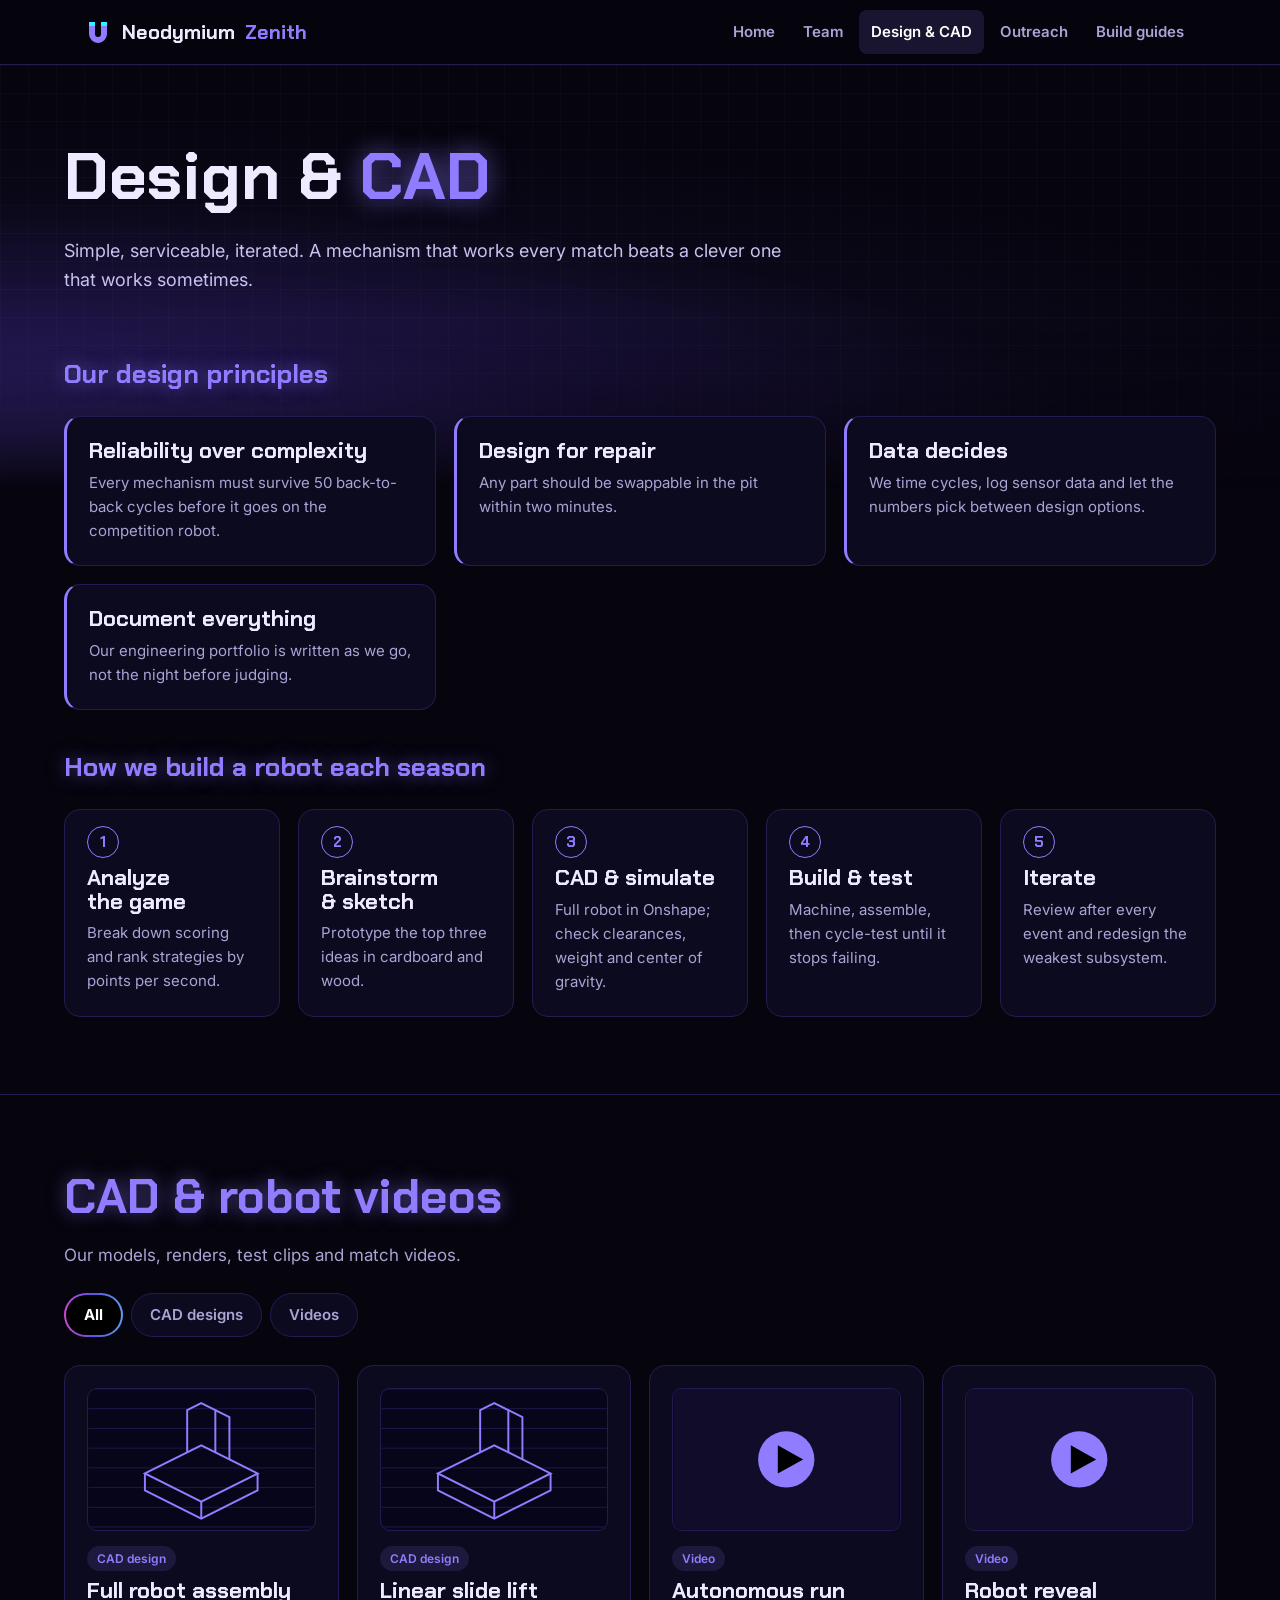
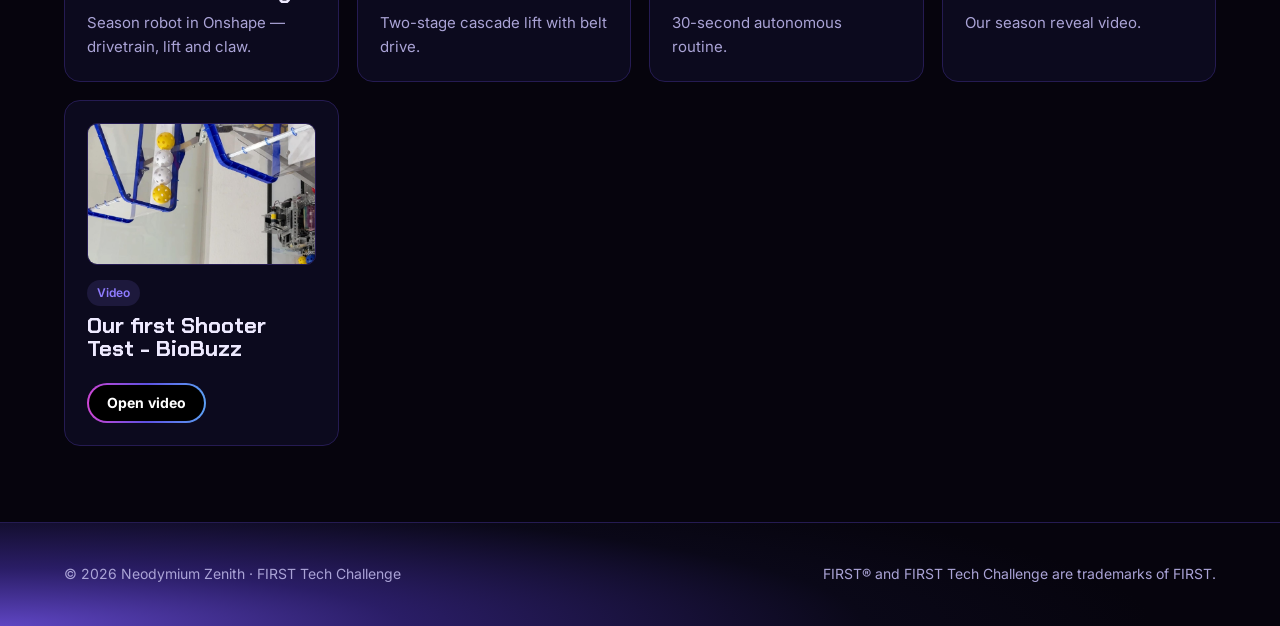
==== design.html @ b4822bf7 "New Site layout with feed support This is an updated layout with Feed and separate pages for Teams, " ====
<!DOCTYPE html>
<html lang="en">
<head>
<meta charset="utf-8">
<meta name="viewport" content="width=device-width, initial-scale=1">
<script data-goatcounter="https://neodymiumzenith.goatcounter.com/count" async src="//gc.zgo.at/count.js"></script>
<title>Design & CAD · Neodymium Zenith</title>
<meta name="description" content="Design philosophy, process, CAD models and robot videos from FTC team Neodymium Zenith.">
<link rel="preconnect" href="https://fonts.googleapis.com">
<link href="https://fonts.googleapis.com/css2?family=Chakra+Petch:wght@500;700&family=Inter:wght@400;600&display=swap" rel="stylesheet">
<link rel="stylesheet" href="site.css?v=20261127e">
<link rel="alternate" type="application/rss+xml" title="Neodymium Zenith lab notes" href="feed.xml">
</head>
<body data-page="design">
<main id="top">
<header class="pagehead"><div class="wrap"><h1>Design &amp; <span>CAD</span></h1><p class="lede">Simple, serviceable, iterated. A mechanism that works every match beats a clever one that works sometimes.</p></div></header>
<section class="band"><div class="wrap">
  <h2 class="sub" style="margin-top:0">Our design principles</h2>
  <div class="grid principles" id="principles"></div>
  <h2 class="sub">How we build a robot each season</h2>
  <div class="grid steps" id="steps"></div>
</div></section>
<section class="band" id="media"><div class="wrap">
  <h2>CAD &amp; robot videos</h2>
  <p class="lede">Our models, renders, test clips and match videos.</p>
  <div class="tabs" role="tablist" data-for="media">
    <button role="tab" aria-selected="true" data-f="all">All</button>
    <button role="tab" aria-selected="false" data-f="CAD">CAD designs</button>
    <button role="tab" aria-selected="false" data-f="Video">Videos</button>
  </div>
  <div class="grid media" id="media_"></div>
</div></section>
</main>
<script src="site.js?v=20261127e"></script>
</body>
</html>
---- site.css ----
:root{color-scheme:dark;--bg:#06040d;--panel:#0c0a1e;--line:#251b52;--ink:#eeeaff;--dim:#aaa3d6;--pur:#8f7cff;--pur2:#5e45c2;--hot:#2ef2ff}
:root[data-theme=light],:root[data-theme=dark]{color-scheme:dark}
*{box-sizing:border-box;min-width:0}
html{scroll-behavior:smooth;scroll-padding-top:72px}
body{margin:0;background:var(--bg);color:var(--ink);font:16px/1.6 Inter,system-ui,sans-serif;overflow-x:clip}
body.owner{padding-bottom:120px}
h1,h2,h3{font-family:"Chakra Petch",sans-serif;line-height:1.05;text-wrap:balance;margin:0 0 .4em}
h2{font-size:clamp(32px,4.5vw,48px);color:var(--pur);text-shadow:0 0 18px #8f7cff88}
h3{font-size:22px}
p{margin:0 0 1em;max-width:68ch}
a{color:var(--pur)}
.band{padding:clamp(40px,6vw,88px) max(5vw,16px);border-top:1px solid var(--line)}
.wrap{max-width:1240px;margin:0 auto}
.lede{color:var(--dim);font-size:17px}
.card p a,.rbody a,.tag a,.ev a{color:var(--hot);text-decoration:underline;text-underline-offset:3px;overflow-wrap:anywhere}
.card p a:hover,.rbody a:hover,.tag a:hover{color:#fff;text-shadow:0 0 10px var(--hot)}
nav{position:sticky;top:0;z-index:20;background:#06040dd9;backdrop-filter:blur(8px);border-bottom:1px solid var(--line)}
nav .wrap{display:flex;align-items:center;gap:8px 18px;flex-wrap:wrap;padding:10px max(5vw,16px)}
.logo{font:700 20px "Chakra Petch",sans-serif;color:var(--ink);text-decoration:none;margin-right:auto;display:flex;align-items:center;gap:10px;min-height:44px}
.logo b{color:var(--pur)}
nav .links{display:flex;flex-wrap:wrap;gap:4px}
nav .links a{color:var(--dim);text-decoration:none;padding:10px 12px;border-radius:8px;font-weight:600;font-size:15px;transition:.2s}
.hl{transition:color .2s,background .2s,box-shadow .25s,border-color .25s,transform .25s}
.hl:hover,.hl:focus-visible,nav .links a:hover,nav .links a:focus-visible{color:var(--hot);border-color:var(--hot);box-shadow:0 0 0 1px var(--hot),0 0 24px #2ef2ff66,inset 0 0 24px #2ef2ff14}
nav .links a:hover{background:#2ef2ff12}
.card.hl:hover{transform:translateY(-4px)}
.card.hl:hover h3{color:var(--hot)}
:focus-visible{outline:2px solid var(--hot);outline-offset:3px}
.hero{display:grid;grid-template-columns:minmax(0,1fr) minmax(0,1.1fr);gap:32px;align-items:center;padding:clamp(32px,5vw,72px) max(5vw,16px);max-width:1340px;margin:0 auto;min-height:min(86vh,760px)}
.hero h1{font-size:clamp(48px,8vw,96px)}
.hero h1 span{display:block;color:var(--pur);text-shadow:0 0 28px #8f7cffaa,0 0 4px #8f7cff}
.tag{color:var(--dim);font-size:18px;margin-bottom:24px}
.btns{display:flex;flex-wrap:wrap;gap:12px}
.btn{--ring:linear-gradient(90deg,#ce46d5,#5e51e2 50%,#5c9ff5);display:inline-flex;align-items:center;justify-content:center;gap:10px;min-height:48px;padding:10px 26px;border-radius:999px;border:2px solid transparent;background:linear-gradient(#000,#000) padding-box,var(--ring) border-box;color:#fff;text-decoration:none;font:700 16px Inter,sans-serif;letter-spacing:.01em;cursor:pointer;transition:box-shadow .25s,background .25s,transform .2s}
.btn.solid{background:linear-gradient(#000,#000) padding-box,var(--ring) border-box;box-shadow:0 0 18px #8a5ae240}
.btn.hl:hover,.btn.hl:focus-visible,.btn.solid:hover{color:#fff;border-color:transparent;background:linear-gradient(90deg,#24103a,#141038 50%,#0f1c3c) padding-box,var(--ring) border-box;box-shadow:-8px 0 24px #ce46d566,8px 0 24px #5c9ff566;transform:translateY(-1px)}
.btn:disabled,.btn:disabled:hover{opacity:.4;cursor:not-allowed;box-shadow:none;transform:none;background:linear-gradient(#000,#000) padding-box,var(--ring) border-box}
.btn.sm{min-height:40px;padding:6px 18px;font-size:14px}
.fig{position:relative;aspect-ratio:1/1;max-height:640px}
.fig>svg{position:absolute;inset:0;width:100%;height:100%}
.fig .photo-wrap{position:absolute;inset:9%;border-radius:24px;overflow:hidden;border:2px solid var(--pur);box-shadow:0 0 50px #8f7cff66;background:#07051a}
.fig .photo-wrap img{width:100%;height:100%;object-fit:cover;display:block}
.fig .ph{position:absolute;inset:9%;border:2px dashed var(--hot);border-radius:24px;display:grid;place-content:center;gap:10px;text-align:center;background:#000a;padding:20px;color:var(--ink)}
.field path{fill:none;stroke:var(--pur);stroke-width:1.6;opacity:.55;stroke-dasharray:6 10;animation:flow 6s linear infinite}
.field path:nth-child(even){stroke:var(--pur2);animation-duration:9s}
@keyframes flow{to{stroke-dashoffset:-160}}
@media(prefers-reduced-motion:reduce){.field path{animation:none}html{scroll-behavior:auto}}
.stats{display:flex;flex-wrap:wrap;gap:12px 32px;margin-top:28px;padding-top:20px;border-top:1px solid var(--line);align-items:flex-start}
.stats .card{background:none;border:0;padding:0;font:700 28px "Chakra Petch",sans-serif}
.stats small{display:block;font:13px Inter,sans-serif;color:var(--dim)}
.grid{display:grid;grid-template-columns:repeat(auto-fill,minmax(min(100%,250px),1fr));gap:18px;margin-top:28px}
.card{position:relative;background:var(--panel);border:1px solid var(--line);border-radius:16px;padding:22px}
.avatar,.face{width:84px;height:84px;border-radius:50%;margin-bottom:14px}
.avatar{display:grid;place-items:center;font:700 26px "Chakra Petch";color:#0a0720;background:linear-gradient(135deg,var(--pur),var(--hot))}
.face{overflow:hidden;border:2px solid var(--pur)}
.face img{width:100%;height:100%;object-fit:cover}
.role{color:var(--pur);font-weight:600;font-size:14px;margin-bottom:8px}
.card p{color:var(--dim);font-size:15px;margin:0;white-space:pre-line}
.sub{margin-top:44px;font-size:26px}
.note{font-size:13px;color:#8b84b8;margin-top:18px}
.impact{grid-template-columns:repeat(auto-fit,minmax(min(100%,200px),1fr))}
.impact b{display:block;font:700 clamp(36px,5vw,52px) "Chakra Petch";color:var(--hot);text-shadow:0 0 16px #2ef2ff66}
.events{display:grid;gap:12px;margin-top:28px}
.ev{display:grid;grid-template-columns:7.5em minmax(0,1fr) auto;gap:16px;align-items:start;padding:16px 20px}
.ev time{font:700 16px "Chakra Petch";color:var(--pur);white-space:nowrap}
.ev .evimg{width:140px;aspect-ratio:4/3;border-radius:10px;overflow:hidden}
.ev .evimg img,.ev .evimg video{width:100%;height:100%;object-fit:cover}
.steps{grid-template-columns:repeat(auto-fit,minmax(min(100%,210px),1fr));counter-reset:s}
.steps .card{padding-top:56px}
.steps .card::before{counter-increment:s;content:counter(s);position:absolute;top:16px;left:22px;width:30px;height:30px;border-radius:50%;border:1px solid var(--pur);display:grid;place-items:center;font:700 15px "Chakra Petch";color:var(--pur)}
.principles{grid-template-columns:repeat(auto-fit,minmax(min(100%,320px),1fr))}
.principles .card{border-left:3px solid var(--pur)}
.thumb{aspect-ratio:16/10;border-radius:10px;background:#07051a;border:1px solid var(--line);margin-bottom:14px;overflow:hidden;display:grid;place-items:center}
.thumb svg,.thumb img,.thumb video{width:100%;height:100%;object-fit:cover;display:block}
.chip{display:inline-block;font-size:12px;font-weight:600;padding:3px 10px;border-radius:999px;background:#8f7cff22;color:var(--pur);margin-bottom:8px}
.tabs{display:flex;flex-wrap:wrap;gap:8px;margin:24px 0 8px}
.tabs button{min-height:44px;padding:8px 18px;border-radius:999px;border:1px solid var(--line);background:var(--panel);color:var(--dim);font:600 15px Inter;cursor:pointer}
.tabs button[aria-selected=true]{border:2px solid transparent;background:linear-gradient(#000,#000) padding-box,linear-gradient(90deg,#ce46d5,#5e51e2 50%,#5c9ff5) border-box;color:#fff;font-weight:700}
.tabs button:hover{color:#fff;box-shadow:-6px 0 18px #ce46d544,6px 0 18px #5c9ff544}
.media .card .btn{margin-top:14px}
.blogbar{display:flex;flex-wrap:wrap;gap:12px;margin-top:24px}
.blogbar input{flex:1 1 240px;min-height:44px;padding:10px 14px;border-radius:10px;border:1px solid var(--line);background:var(--panel);color:var(--ink);font:16px Inter}
.post{cursor:pointer}
.post .meta{font-size:13px;color:#8b84b8;margin-top:12px}

/* team gradient: near-black at top, violet glow rising from the bottom-left */
.hero{position:relative}
.hero::before,footer::before{content:"";position:absolute;inset:0 calc(50% - 50vw) -180px;z-index:-1;pointer-events:none;-webkit-mask-image:linear-gradient(#000 70%,transparent);mask-image:linear-gradient(#000 70%,transparent);
 background:linear-gradient(#ffffff05 1px,transparent 1px) 0 0/28px 28px,linear-gradient(90deg,#ffffff05 1px,transparent 1px) 0 0/28px 28px,
 radial-gradient(130% 70% at 0% 82%,#7765e3 0%,#563eb4 20%,#362579 34%,#1d1342 52%,#0a0818 76%,#06040d 100%)}
footer{position:relative;overflow:hidden;border-top-color:#251b52}
footer::before{inset:0;-webkit-mask-image:none;mask-image:none;background:radial-gradient(90% 160% at 0% 100%,#5e45c2 0%,#2a1d66 35%,#0a0818 75%,#06040d 100%)}
footer{color:#c9c2f0}
.hero .tag{color:#c9c2f0}
.stats small{color:#c9c2f0}
/* edit mode */
.tools{display:none;position:absolute;top:8px;right:8px;gap:4px;z-index:2}
.editing .tools{display:flex}
.tools button{min-width:36px;min-height:36px;border-radius:8px;border:1px solid var(--line);background:#000c;color:var(--ink);font:600 13px Inter;cursor:pointer;padding:0 8px}
.tools button:hover{border-color:var(--hot);color:var(--hot)}
.tools button.del:hover{border-color:#ff5c8a;color:#ff5c8a}
.editing .card{outline:1px dashed #8f7cff55;outline-offset:3px}
.editing .stats .card{padding-top:44px;min-width:200px}
.stats .tools{left:0;right:auto;top:0}
.add{display:none;min-height:120px;border:2px dashed var(--pur2);border-radius:16px;background:none;color:var(--pur);font:600 16px Inter;cursor:pointer}
.editing .add{display:block}
.stats .add{min-height:60px;padding:0 16px}
.edit-only{display:none}
.editing .edit-only{display:inline-flex}
#ownerBar{display:none;position:fixed;left:50%;bottom:16px;transform:translateX(-50%);z-index:30;width:min(1100px,calc(100% - 24px));background:#0c0a1ef2;border:1px solid var(--pur);border-radius:16px;box-shadow:0 0 40px #8f7cff55;padding:12px 16px;gap:10px 16px;align-items:center;flex-wrap:wrap}
.owner #ownerBar{display:flex}
#ownerBar .seg{display:flex;border:1px solid var(--line);border-radius:999px;overflow:hidden;padding:2px}
#ownerBar .seg button{min-height:40px;padding:6px 14px;border:0;background:none;color:var(--dim);font:600 14px Inter;cursor:pointer}
#ownerBar .seg button{border-radius:999px}
#ownerBar .seg button[aria-pressed=true]{background:linear-gradient(90deg,#ce46d5,#5e51e2 50%,#5c9ff5);color:#fff}
#status{flex:1 1 200px;font-size:14px;color:var(--dim)}
#status b{color:var(--hot)}
dialog{background:var(--panel);color:var(--ink);border:1px solid var(--pur);border-radius:18px;max-width:760px;width:calc(100% - 32px);padding:clamp(20px,4vw,40px);box-shadow:0 0 60px #8f7cff55}
dialog::backdrop{background:#000c}
dialog h2{font-size:clamp(28px,4vw,40px)}
dialog>h2,.rbody h2{padding-right:84px}
.close{float:right}
.rbody p{color:var(--dim);white-space:pre-line}
form.ed{display:grid;gap:10px;clear:both}
form.ed label{font-weight:600;font-size:14px;color:var(--dim)}
form.ed input,form.ed textarea,form.ed select{width:100%;min-height:44px;padding:10px 14px;border-radius:10px;border:1px solid var(--line);background:#000;color:var(--ink);font:16px Inter}
form.ed textarea{min-height:140px}
.imgfield{display:flex;flex-wrap:wrap;gap:12px;align-items:center;padding:14px;border:1px dashed var(--pur2);border-radius:12px}
.imgfield .prev{width:120px;aspect-ratio:1;border-radius:10px;overflow:hidden;background:#000;display:grid;place-items:center;color:#8b84b8;font-size:13px;text-align:center}
.imgfield .prev img,.imgfield .prev video{width:100%;height:100%;object-fit:cover}
.formbtns{display:flex;gap:10px;justify-content:flex-end;margin-top:8px}
footer{border-top:1px solid var(--line);padding:40px max(5vw,16px);color:var(--dim);font-size:14px}
footer .wrap{display:flex;flex-wrap:wrap;gap:16px;justify-content:space-between}
#glow{position:fixed;width:340px;height:340px;border-radius:50%;pointer-events:none;background:radial-gradient(circle,#8f7cff22,transparent 65%);transform:translate(-50%,-50%);z-index:0;left:-400px;top:-400px}
main,nav,footer{position:relative;z-index:1}
@media(max-width:860px){.hero{grid-template-columns:1fr;min-height:0;gap:20px}.fig{width:min(100%,440px);margin:0 auto}}
@media(max-width:600px){
 nav .wrap{flex-wrap:nowrap;gap:8px;padding:6px 12px}
 .logo{font-size:17px;flex:none;margin-right:0}
 nav .links{flex-wrap:nowrap;overflow-x:auto;scrollbar-width:none;-webkit-mask-image:linear-gradient(90deg,#000 85%,transparent)}
 nav .links::-webkit-scrollbar{display:none}
 nav .links a{flex:none;padding:10px 8px;font-size:14px}
 .hero{padding-top:24px}.hero h1{font-size:clamp(40px,13vw,56px)}.tag{font-size:16px}
 .fig{width:min(100%,320px)}
 .impact{grid-template-columns:repeat(2,minmax(0,1fr));gap:12px}.impact .card{padding:16px}
 .btns .btn{flex:1 1 100%}
 body.owner{padding-bottom:210px}
 #ownerBar{bottom:8px;padding:10px;gap:8px}
 #status{flex-basis:100%;font-size:13px;order:-1}
 #ownerBar .btn.sm{flex:1 1 auto;min-height:40px;font-size:13px;padding:6px 10px}
 .tools button{min-width:40px;min-height:40px}
}
@media(max-width:600px){.ev{grid-template-columns:1fr;gap:6px}.ev .evimg{width:100%}nav .links a{padding:10px 8px;font-size:14px}}
@media(hover:none){#glow{display:none}}

/* ---------- multi-page additions ---------- */
nav .links a[aria-current=page]{color:#fff;background:#8f7cff26}
.hero.home{min-height:0;padding-block:clamp(28px,4vw,56px)}
.hero.home h1{font-size:clamp(44px,6.5vw,84px)}
.hero.home .fig{width:min(100%,460px);justify-self:center}
.pagehead{position:relative;padding:clamp(40px,6vw,84px) max(5vw,16px) clamp(20px,3vw,36px)}
.pagehead h1{font-size:clamp(40px,6vw,66px);color:var(--ink)}
.pagehead h1 span{color:var(--pur);text-shadow:0 0 24px #8f7cffaa}
.pagehead .lede{color:#c9c2f0;font-size:18px}
.pagehead::before{content:"";position:absolute;inset:0 calc(50% - 50vw) -140px;z-index:-1;pointer-events:none;-webkit-mask-image:linear-gradient(#000 60%,transparent);mask-image:linear-gradient(#000 60%,transparent);
 background:linear-gradient(#ffffff05 1px,transparent 1px) 0 0/28px 28px,linear-gradient(90deg,#ffffff05 1px,transparent 1px) 0 0/28px 28px,radial-gradient(120% 90% at 0% 100%,#563eb4 0%,#362579 22%,#1d1342 45%,#0a0818 75%,#06040d 100%)}
.pagehead+.band{border-top:0;padding-top:12px}

/* feed */
.feedband{border-top:0;padding-top:clamp(16px,3vw,40px)}
.feedwrap{display:grid;grid-template-columns:minmax(0,680px) minmax(0,320px);gap:32px;justify-content:center;max-width:1100px;margin:0 auto}
.feedhead{display:flex;justify-content:space-between;align-items:center;gap:12px;flex-wrap:wrap}
.feedhead h2{margin:0}
.feedhead .rss{font-size:14px;color:var(--dim)}
.search{position:relative;margin:14px 0 20px}
.search svg{position:absolute;left:18px;top:50%;transform:translateY(-50%);color:var(--dim);pointer-events:none}
.search input{width:100%;min-height:50px;padding:10px 18px 10px 50px;border-radius:999px;border:2px solid transparent;background:linear-gradient(#0c0a1e,#0c0a1e) padding-box,linear-gradient(90deg,#ce46d5,#5e51e2 50%,#5c9ff5) border-box;color:var(--ink);font:16px Inter,sans-serif;transition:box-shadow .25s}
.search input::placeholder{color:#8b84b8}
.search input:hover,.search input:focus{outline:none;box-shadow:-8px 0 22px #ce46d544,8px 0 22px #5c9ff544}
.search:focus-within svg{color:#fff}
.feedhead h2[hidden]{display:none}
.iconbtn{display:inline-grid;place-items:center;width:40px;height:40px;border-radius:50%;border:1px solid var(--line);background:none;color:var(--dim);cursor:pointer;transition:color .2s,border-color .2s,box-shadow .25s}
.iconbtn:hover,.iconbtn:focus-visible,.iconbtn.done{color:var(--hot);border-color:var(--hot);box-shadow:0 0 16px #2ef2ff55}
.note{padding:20px;margin-bottom:16px}
.note.flash{box-shadow:0 0 0 2px var(--hot),0 0 34px #2ef2ff55}
.nh{display:flex;gap:12px;align-items:center;margin-bottom:12px}
.editing .nh{padding-right:110px}
.nh strong{display:block;line-height:1.2}
.nh time{display:block;font-size:13px;color:#8b84b8}
.avatar.sm{width:44px;height:44px;font-size:16px;margin:0;flex:none}
.ntext{color:var(--ink);white-space:pre-line;margin-bottom:12px;overflow-wrap:anywhere}
.ntext a,.side a.in{color:var(--hot);text-decoration:underline;text-underline-offset:3px}
.mgrid{display:grid;gap:6px;border-radius:14px;overflow:hidden;margin-bottom:12px}
.mgrid.n2,.mgrid.n3,.mgrid.n4{grid-template-columns:1fr 1fr}
.mgrid>*{width:100%;height:100%;aspect-ratio:4/3;object-fit:cover;display:block;background:#000;cursor:zoom-in}
.mgrid.n1>*{aspect-ratio:auto;max-height:560px;object-fit:contain}
.mgrid.n3>:first-child{grid-row:span 2;aspect-ratio:auto}
.mgrid video{cursor:pointer}
.yt{position:relative;aspect-ratio:16/9;border-radius:14px;overflow:hidden;margin-bottom:12px;background:#000}
.yt.short{aspect-ratio:9/16;width:min(100%,340px)}
.yt iframe{position:absolute;inset:0;width:100%;height:100%;border:0}
.nlink{display:inline-flex;align-items:center;min-height:36px;font-weight:600;color:var(--hot);margin-bottom:10px;text-decoration:none}
.nlink:hover{text-decoration:underline}
.nf{display:flex;flex-wrap:wrap;gap:8px 12px;justify-content:space-between;align-items:center;border-top:1px solid var(--line);padding-top:12px}
.ntags{display:flex;flex-wrap:wrap;gap:6px}
button.chip{border:0;cursor:pointer;font:600 12px Inter,sans-serif;margin:0;min-height:28px}
button.chip:hover{background:#2ef2ff22;color:var(--hot)}
.nact{display:flex;gap:6px;align-items:center}
.perm{color:var(--dim);font-size:14px;padding:8px;text-decoration:none}
.perm:hover{color:var(--hot)}
#more{display:flex;margin:8px auto 0}
.empty{padding:28px;text-align:center;color:var(--dim)}
.side{display:grid;gap:16px;align-self:start;position:sticky;top:88px}
.side .card{padding:18px}
.side h3{font-size:17px;color:var(--pur);margin-bottom:8px}
.side p{font-size:15px;color:var(--dim);margin:0 0 10px}
.side .big{color:var(--ink);font-weight:600;text-decoration:none;display:block;margin-bottom:6px}
.side .big:hover{color:var(--hot)}
.faces{display:flex;margin:6px 0 12px}
.faces>*{width:38px;height:38px;border-radius:50%;margin-right:-8px;border:2px solid var(--panel);display:grid;place-items:center;font:700 13px "Chakra Petch";color:#0a0720;background:linear-gradient(135deg,var(--pur),var(--hot));overflow:hidden}
.faces img{width:100%;height:100%;object-fit:cover}
.count{font-size:13px;color:#8b84b8;text-align:right;margin-top:-4px}
.count.over{color:#ff5c8a}
.mlist{display:flex;flex-wrap:wrap;gap:8px}
.mlist .mi{position:relative;width:96px;height:96px;border-radius:10px;overflow:hidden;background:#000}
.mlist .mi img,.mlist .mi video{width:100%;height:100%;object-fit:cover}
.mlist .mi button{position:absolute;top:4px;right:4px;width:28px;height:28px;border-radius:50%;border:0;background:#000c;color:#fff;cursor:pointer;font-size:16px;line-height:1}
dialog.lb{max-width:min(1200px,96vw);width:auto;padding:12px;background:#000}
.lb img{max-width:100%;max-height:84vh;display:block;margin:0 auto}
.lb .close{position:absolute;top:10px;right:10px}
@media(max-width:960px){.feedwrap{grid-template-columns:minmax(0,1fr)}.side{position:static;grid-template-columns:repeat(auto-fit,minmax(min(100%,240px),1fr))}}
@media(max-width:600px){.note{padding:16px}.pagehead .lede{font-size:16px}}

.stat{display:inline-flex;align-items:center;gap:6px;min-height:40px;padding:0 10px;border-radius:999px;border:1px solid transparent;background:none;color:var(--dim);font:600 14px Inter,sans-serif}
.stat[hidden]{display:none}
.stat .lc:empty,.stat .vc:empty{display:none}
button.stat{cursor:pointer;transition:color .2s,border-color .2s,box-shadow .25s}
button.love:hover,button.love:focus-visible{color:#ff5ca8;border-color:#ff5ca866;box-shadow:0 0 14px #ff5ca844}
.love.on{color:#ff5ca8}
.love.on svg{fill:currentColor}
.love.pop svg{animation:pop .4s ease}
@keyframes pop{40%{transform:scale(1.35)}}
@media(prefers-reduced-motion:reduce){.love.pop svg{animation:none}}
.vw{cursor:default}
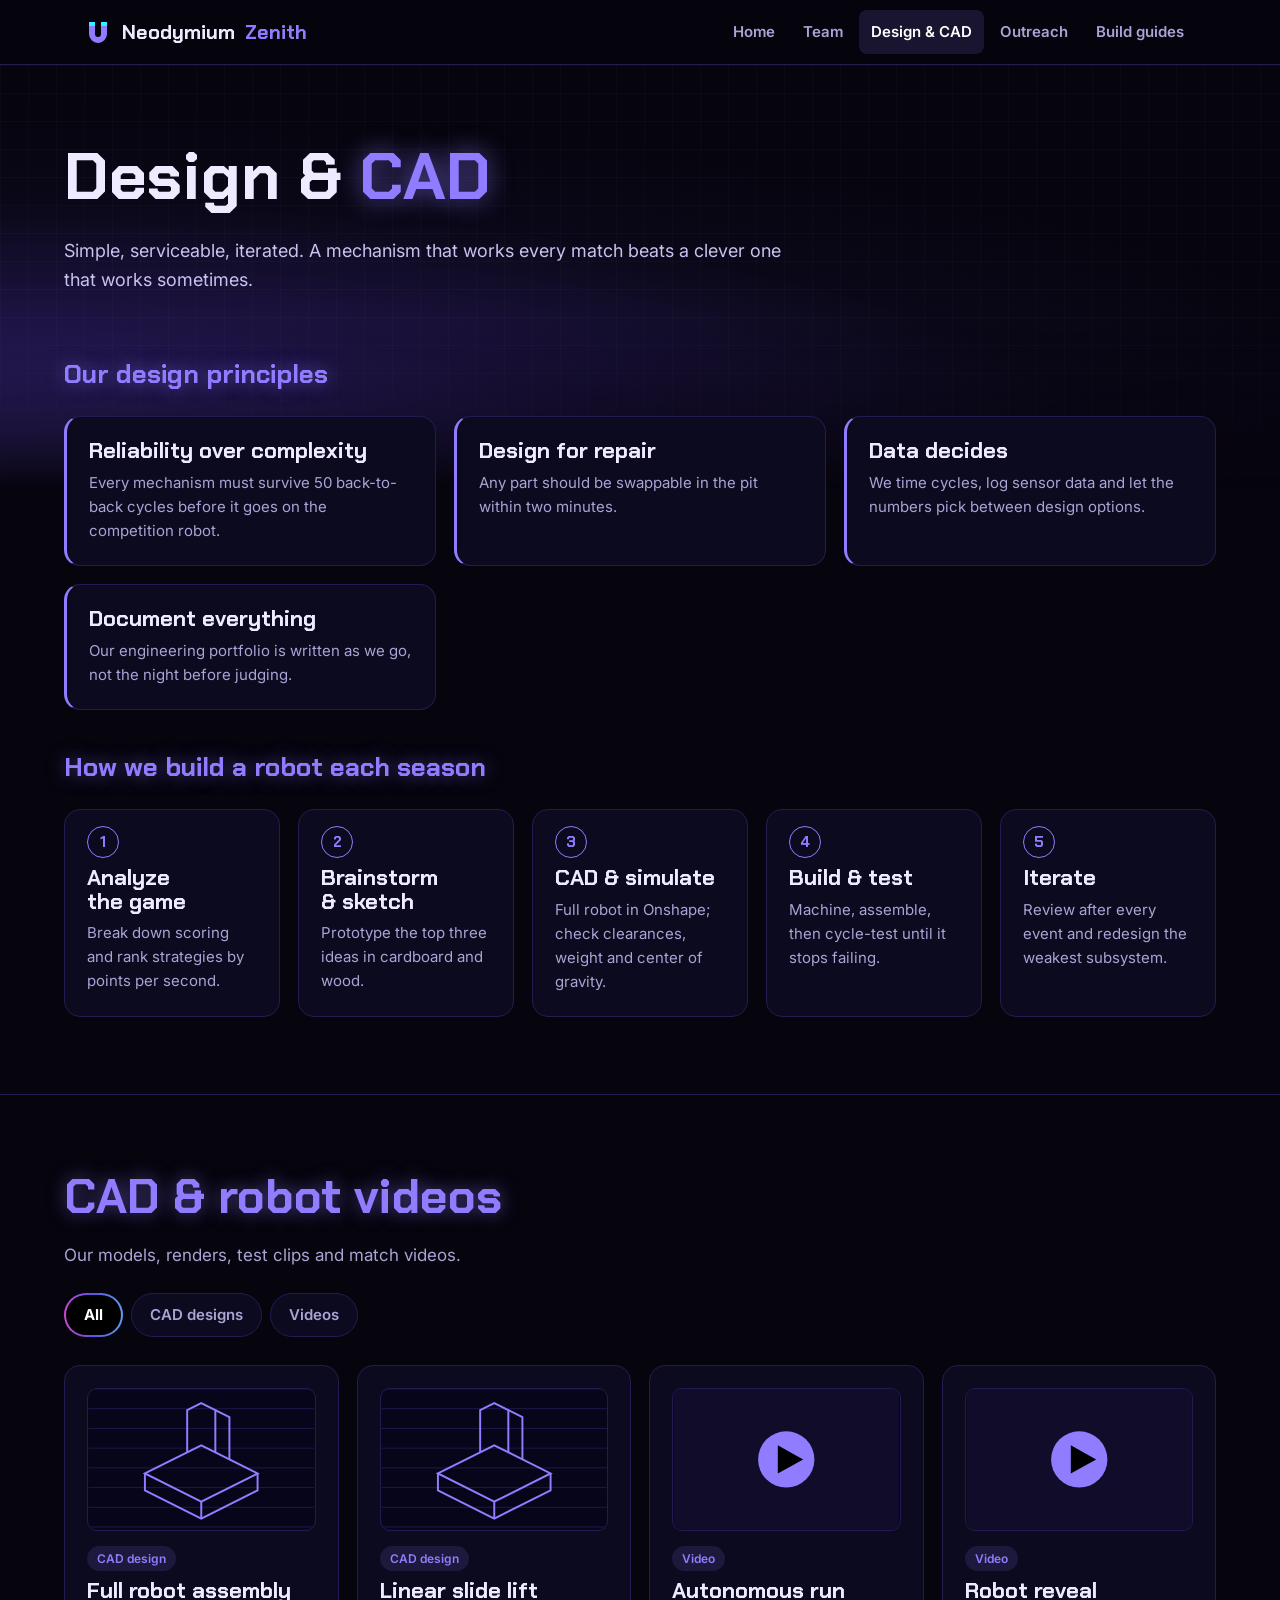
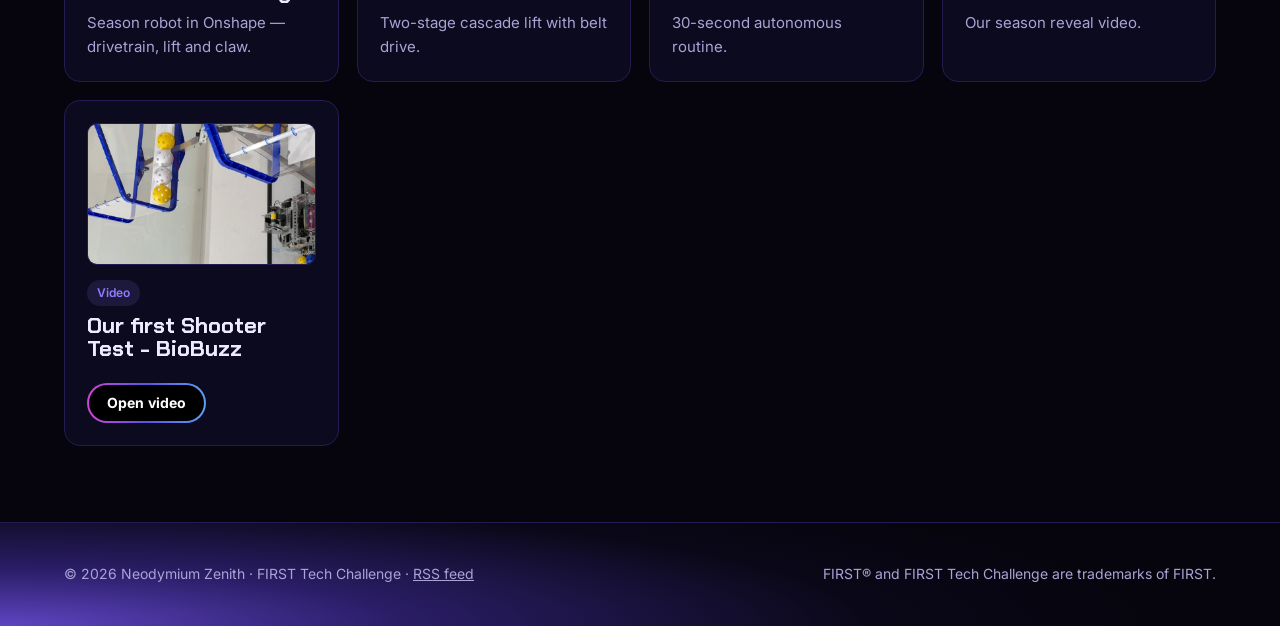
==== commit 264c6bb8: "view counter updates Site counter updates for page refresh" ====
--- a/design.html
+++ b/design.html
@@ -8,7 +8,7 @@
 <meta name="description" content="Design philosophy, process, CAD models and robot videos from FTC team Neodymium Zenith.">
 <link rel="preconnect" href="https://fonts.googleapis.com">
 <link href="https://fonts.googleapis.com/css2?family=Chakra+Petch:wght@500;700&family=Inter:wght@400;600&display=swap" rel="stylesheet">
-<link rel="stylesheet" href="site.css?v=20261127e">
+<link rel="stylesheet" href="site.css?v=20261128a">
 <link rel="alternate" type="application/rss+xml" title="Neodymium Zenith lab notes" href="feed.xml">
 </head>
 <body data-page="design">
@@ -31,6 +31,6 @@
   <div class="grid media" id="media_"></div>
 </div></section>
 </main>
-<script src="site.js?v=20261127e"></script>
+<script src="site.js?v=20261128a"></script>
 </body>
 </html>
